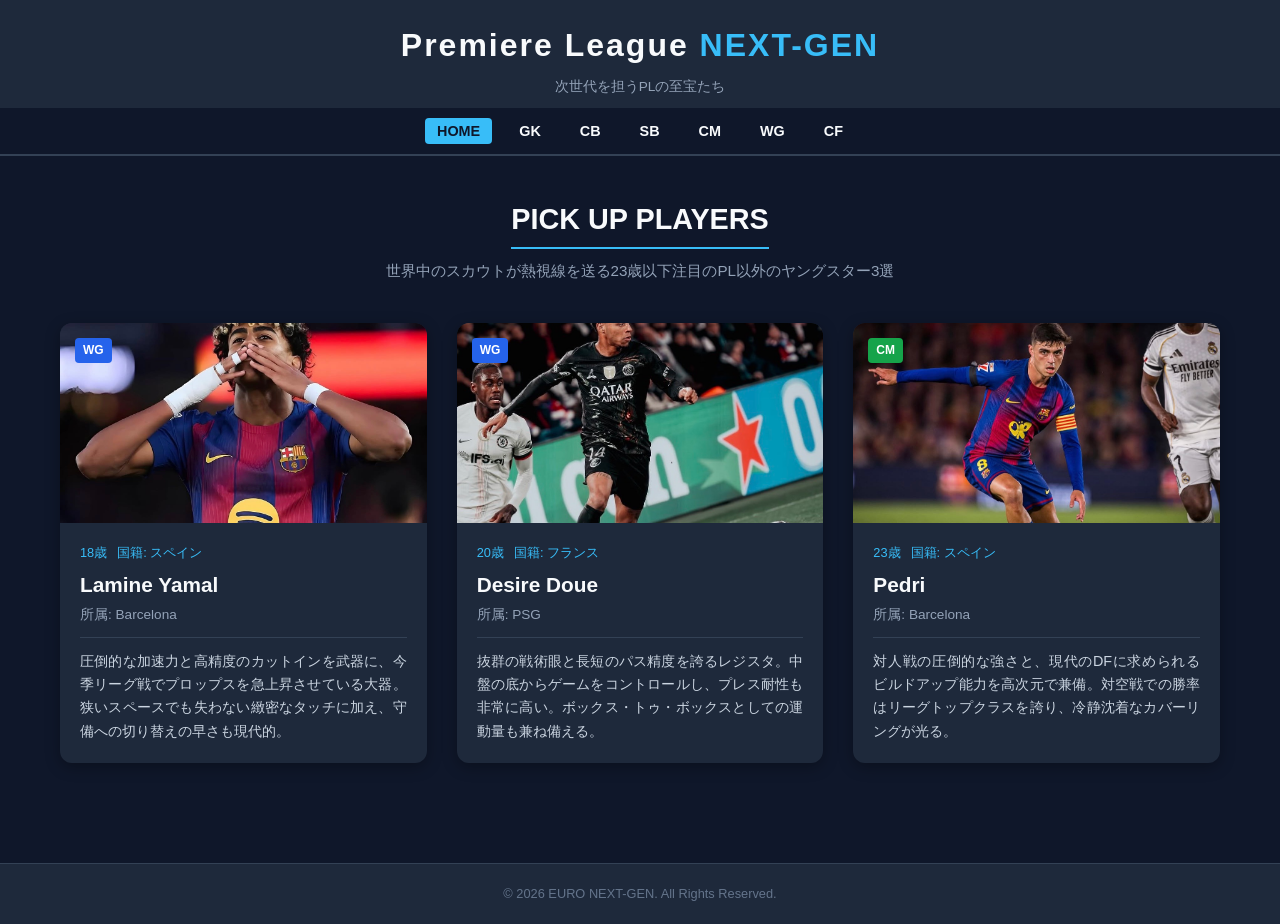
==== index.html @ 8cac3614 "Add files via upload" ====
<!DOCTYPE html>
<html lang="ja">
<head>
    <meta charset="UTF-8">
    <meta name="viewport" content="width=device-width, initial-scale=1.0">
    <title>Premiere League NEXT-GEN | 注目若手選手紹介</title>
    <link rel="stylesheet" href="style.css">
</head>
<body>

    <header>
        <div class="header-container">
            <h1>Premiere League <span class="highlight">NEXT-GEN</span></h1>
            <p class="subtitle">次世代を担うPLの至宝たち</p>
        </div>
        <nav>
            <ul>
                <li><a href="index.html" class="active">HOME</a></li>
                <li><a href="gk.html">GK</a></li>
                <li><a href="cb.html">CB</a></li>
                <li><a href="sb.html">SB</a></li>
                <li><a href="cm.html">CM</a></li>
                <li><a href="wg.html">WG</a></li>
                <li><a href="cf.html">CF</a></li>
            </ul>
        </nav>
    </header>

    <main>
        <section class="page-title">
            <h2>PICK UP PLAYERS</h2>
            <p>世界中のスカウトが熱視線を送る23歳以下注目のPL以外のヤングスター3選</p>
        </section>

        <div class="player-grid">

            <article class="player-card">
                <div class="card-image">
                    <img src="img/IMG_2099.jpg" alt="選手名">
                    <span class="position-badge wg">WG</span>
                </div>
                <div class="card-content">
                    <div class="player-meta">
                        <span class="age">18歳</span>
                        <span class="nation">国籍: スペイン</span>
                    </div>
                    <h3 class="player-name">Lamine Yamal</h3>
                    <p class="club">所属: Barcelona</p>
                    <hr>
                    <p class="description">
                        圧倒的な加速力と高精度のカットインを武器に、今季リーグ戦でプロップスを急上昇させている大器。狭いスペースでも失わない緻密なタッチに加え、守備への切り替えの早さも現代的。
                    </p>
                </div>
            </article>

            <article class="player-card">
                <div class="card-image">
                    <img src="img/IMG_2100.jpg" alt="選手名">
                    <span class="position-badge wg">WG</span>
                </div>
                <div class="card-content">
                    <div class="player-meta">
                        <span class="age">20歳</span>
                        <span class="nation">国籍: フランス</span>
                    </div>
                    <h3 class="player-name">Desire Doue</h3>
                    <p class="club">所属: PSG</p>
                    <hr>
                    <p class="description">
                        抜群の戦術眼と長短のパス精度を誇るレジスタ。中盤の底からゲームをコントロールし、プレス耐性も非常に高い。ボックス・トゥ・ボックスとしての運動量も兼ね備える。
                    </p>
                </div>
            </article>

            <article class="player-card">
                <div class="card-image">
                    <img src="img/IMG_2101.jpg" alt="選手名">
                    <span class="position-badge cm">CM</span>
                </div>
                <div class="card-content">
                    <div class="player-meta">
                        <span class="age">23歳</span>
                        <span class="nation">国籍: スペイン</span>
                    </div>
                    <h3 class="player-name">Pedri</h3>
                    <p class="club">所属: Barcelona</p>
                    <hr>
                    <p class="description">
                        対人戦の圧倒的な強さと、現代のDFに求められるビルドアップ能力を高次元で兼備。対空戦での勝率はリーグトップクラスを誇り、冷静沈着なカバーリングが光る。
                    </p>
                </div>
            </article>

        </div>
    </main>

    <footer>
        <p>&copy; 2026 EURO NEXT-GEN. All Rights Reserved.</p>
    </footer>

</body>
</html>
---- style.css ----
/* ==========================================
   全般的なリセット & 基本設定
   ========================================== */
* {
    margin: 0;
    padding: 0;
    box-sizing: border-box;
}

body {
    font-family: 'Helvetica Neue', Arial, sans-serif;
    background-color: #0f172a; /* 深みのあるダークネイビー */
    color: #f8fafc;
    line-height: 1.6;
}

a {
    text-decoration: none;
    color: inherit;
}

/* ==========================================
   ヘッダー & ナビゲーション
   ========================================== */
header {
    background-color: #1e293b;
    border-bottom: 2px solid #334155;
    position: sticky;
    top: 0;
    z-index: 100;
}

.header-container {
    text-align: center;
    padding: 20px 20px 10px;
}

header h1 {
    font-size: 2rem;
    font-weight: 800;
    letter-spacing: 2px;
}

header h1 .highlight {
    color: #38bdf8; /* アクセントカラーのライトブルー */
}

.subtitle {
    font-size: 0.85rem;
    color: #94a3b8;
    margin-top: 5px;
}

nav {
    background-color: #0f172a;
    padding: 10px 0;
}

nav ul {
    display: flex;
    justify-content: center;
    list-style: none;
    flex-wrap: wrap;
    gap: 15px;
}

nav a {
    font-weight: bold;
    font-size: 0.9rem;
    padding: 5px 12px;
    border-radius: 4px;
    transition: all 0.3s ease;
}

nav a:hover, nav a.active {
    background-color: #38bdf8;
    color: #0f172a;
}

/* ==========================================
   メインコンテンツ
   ========================================== */
main {
    max-width: 1200px;
    margin: 0 auto;
    padding: 40px 20px;
}

.page-title {
    text-align: center;
    margin-bottom: 40px;
}

.page-title h2 {
    font-size: 1.8rem;
    border-bottom: 2px solid #38bdf8;
    display: inline-block;
    padding-bottom: 5px;
    margin-bottom: 10px;
}

.page-title p {
    color: #94a3b8;
    font-size: 0.95rem;
}

/* ==========================================
   選手カード（グリッドレイアウト）
   ========================================== */
.player-grid {
    display: grid;
    grid-template-columns: repeat(auto-fill, minmax(300px, 1fr));
    gap: 30px;
}

.player-card {
    background-color: #1e293b;
    border-radius: 12px;
    overflow: hidden;
    box-shadow: 0 4px 15px rgba(0, 0, 0, 0.3);
    transition: transform 0.3s ease, box-shadow 0.3s ease;
}

/* カードをホバーした時のアニメーション */
.player-card:hover {
    transform: translateY(-5px);
    box-shadow: 0 8px 25px rgba(56, 189, 248, 0.2);
}

.card-image {
    position: relative;
    width: 100%;
    height: 200px;
    background-color: #334155;
}

.card-image img {
    width: 100%;
    height: 100%;
    object-fit: cover;
}

/* ポジションバッジ */
.position-badge {
    position: absolute;
    top: 15px;
    left: 15px;
    font-size: 0.75rem;
    font-weight: bold;
    padding: 3px 8px;
    border-radius: 4px;
    color: #fff;
}

/* ポジションごとの色分け（お好みで調整してください） */
.position-badge.gk { background-color: #e11d48; }
.position-badge.cb { background-color: #ea580c; }
.position-badge.sb { background-color: #ca8a04; }
.position-badge.cm { background-color: #16a34a; }
.position-badge.wg { background-color: #2563eb; }
.position-badge.cf { background-color: #9333ea; }

.card-content {
    padding: 20px;
}

.player-meta {
    display: flex;
    gap: 10px;
    font-size: 0.8rem;
    color: #38bdf8;
    margin-bottom: 5px;
}

.player-name {
    font-size: 1.3rem;
    font-weight: bold;
    margin-bottom: 2px;
}

.club {
    font-size: 0.85rem;
    color: #94a3b8;
    margin-bottom: 12px;
}

.card-content hr {
    border: 0;
    height: 1px;
    background-color: #334155;
    margin-bottom: 12px;
}

.description {
    font-size: 0.9rem;
    color: #cbd5e1;
    text-align: justify;
}

/* ==========================================
   フッター
   ========================================== */
footer {
    text-align: center;
    padding: 20px;
    background-color: #1e293b;
    color: #64748b;
    font-size: 0.8rem;
    margin-top: 60px;
    border-top: 1px solid #334155;
}

/* ==========================================
   GK等のページで使う特徴タグ（追加用）
   ========================================== */
.player-tags {
    display: flex;
    gap: 8px;
    margin: 8px 0;
    flex-wrap: wrap;
}

.player-tags .tag {
    background-color: #334155;
    color: #38bdf8;
    font-size: 0.75rem;
    padding: 2px 8px;
    border-radius: 20px;
    border: 1px solid #475569;
    font-weight: bold;
}

/* ==========================================
   五角形グラフ用のコンテナ
   ========================================== */
.chart-container {
    position: relative;
    width: 100%;
    height: 180px; /* グラフの高さ */
    margin: 15px 0;
    background-color: #151f32; /* グラフの背景を少し暗くして目立たせる */
    border-radius: 8px;
    padding: 10px;
}
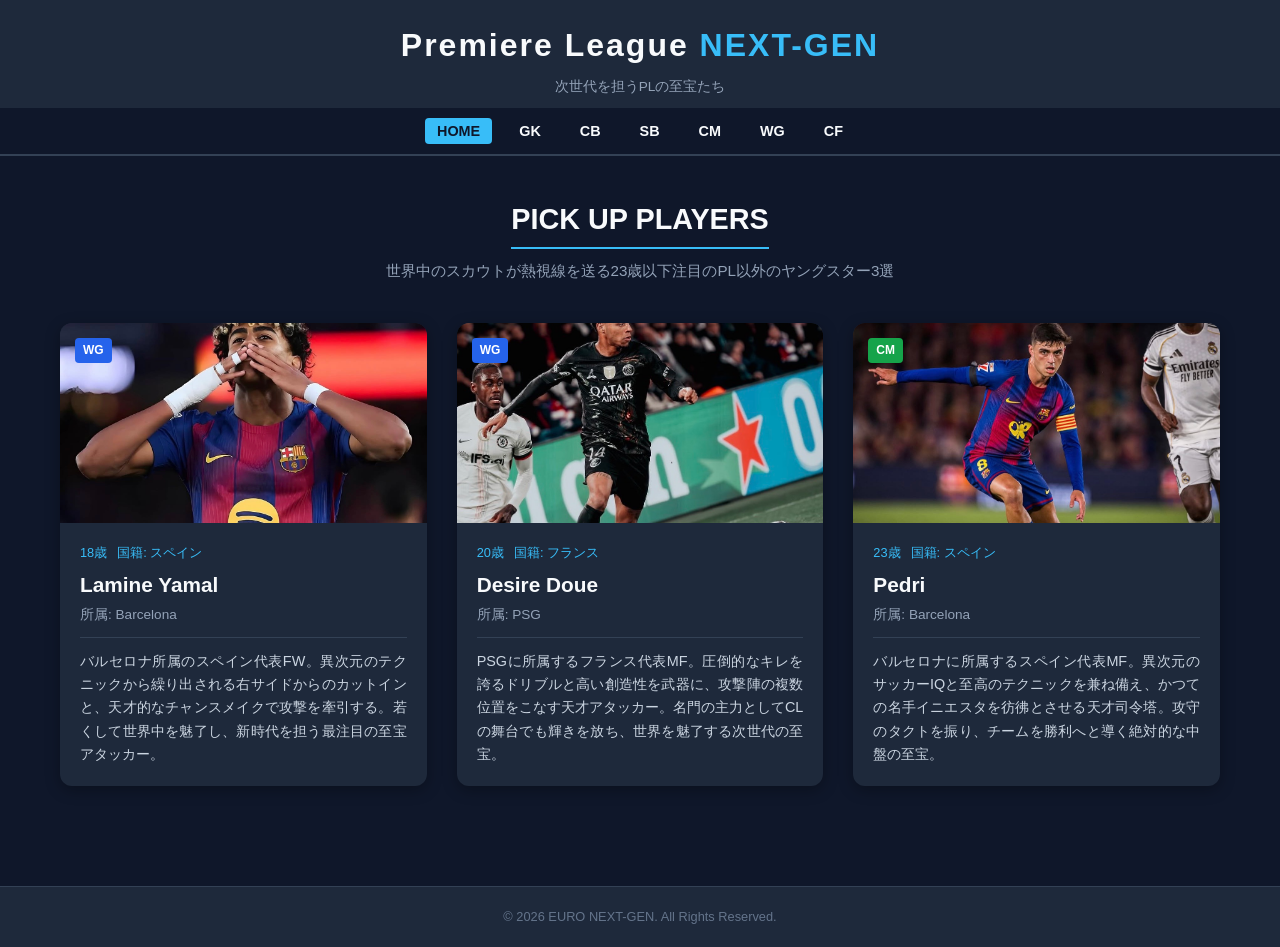
==== commit ec6ee9f3: "Update index.html" ====
--- a/index.html
+++ b/index.html
@@ -48,8 +48,7 @@
                     <p class="club">所属: Barcelona</p>
                     <hr>
                     <p class="description">
-                        圧倒的な加速力と高精度のカットインを武器に、今季リーグ戦でプロップスを急上昇させている大器。狭いスペースでも失わない緻密なタッチに加え、守備への切り替えの早さも現代的。
-                    </p>
+                        バルセロナ所属のスペイン代表FW。異次元のテクニックから繰り出される右サイドからのカットインと、天才的なチャンスメイクで攻撃を牽引する。若くして世界中を魅了し、新時代を担う最注目の至宝アタッカー。
                 </div>
             </article>
 
@@ -67,7 +66,7 @@
                     <p class="club">所属: PSG</p>
                     <hr>
                     <p class="description">
-                        抜群の戦術眼と長短のパス精度を誇るレジスタ。中盤の底からゲームをコントロールし、プレス耐性も非常に高い。ボックス・トゥ・ボックスとしての運動量も兼ね備える。
+                        PSGに所属するフランス代表MF。圧倒的なキレを誇るドリブルと高い創造性を武器に、攻撃陣の複数位置をこなす天才アタッカー。名門の主力としてCLの舞台でも輝きを放ち、世界を魅了する次世代の至宝。
                     </p>
                 </div>
             </article>
@@ -86,7 +85,7 @@
                     <p class="club">所属: Barcelona</p>
                     <hr>
                     <p class="description">
-                        対人戦の圧倒的な強さと、現代のDFに求められるビルドアップ能力を高次元で兼備。対空戦での勝率はリーグトップクラスを誇り、冷静沈着なカバーリングが光る。
+                        バルセロナに所属するスペイン代表MF。異次元のサッカーIQと至高のテクニックを兼ね備え、かつての名手イニエスタを彷彿とさせる天才司令塔。攻守のタクトを振り、チームを勝利へと導く絶対的な中盤の至宝。
                     </p>
                 </div>
             </article>
@@ -99,4 +98,4 @@
     </footer>
 
 </body>
-</html>+</html>
